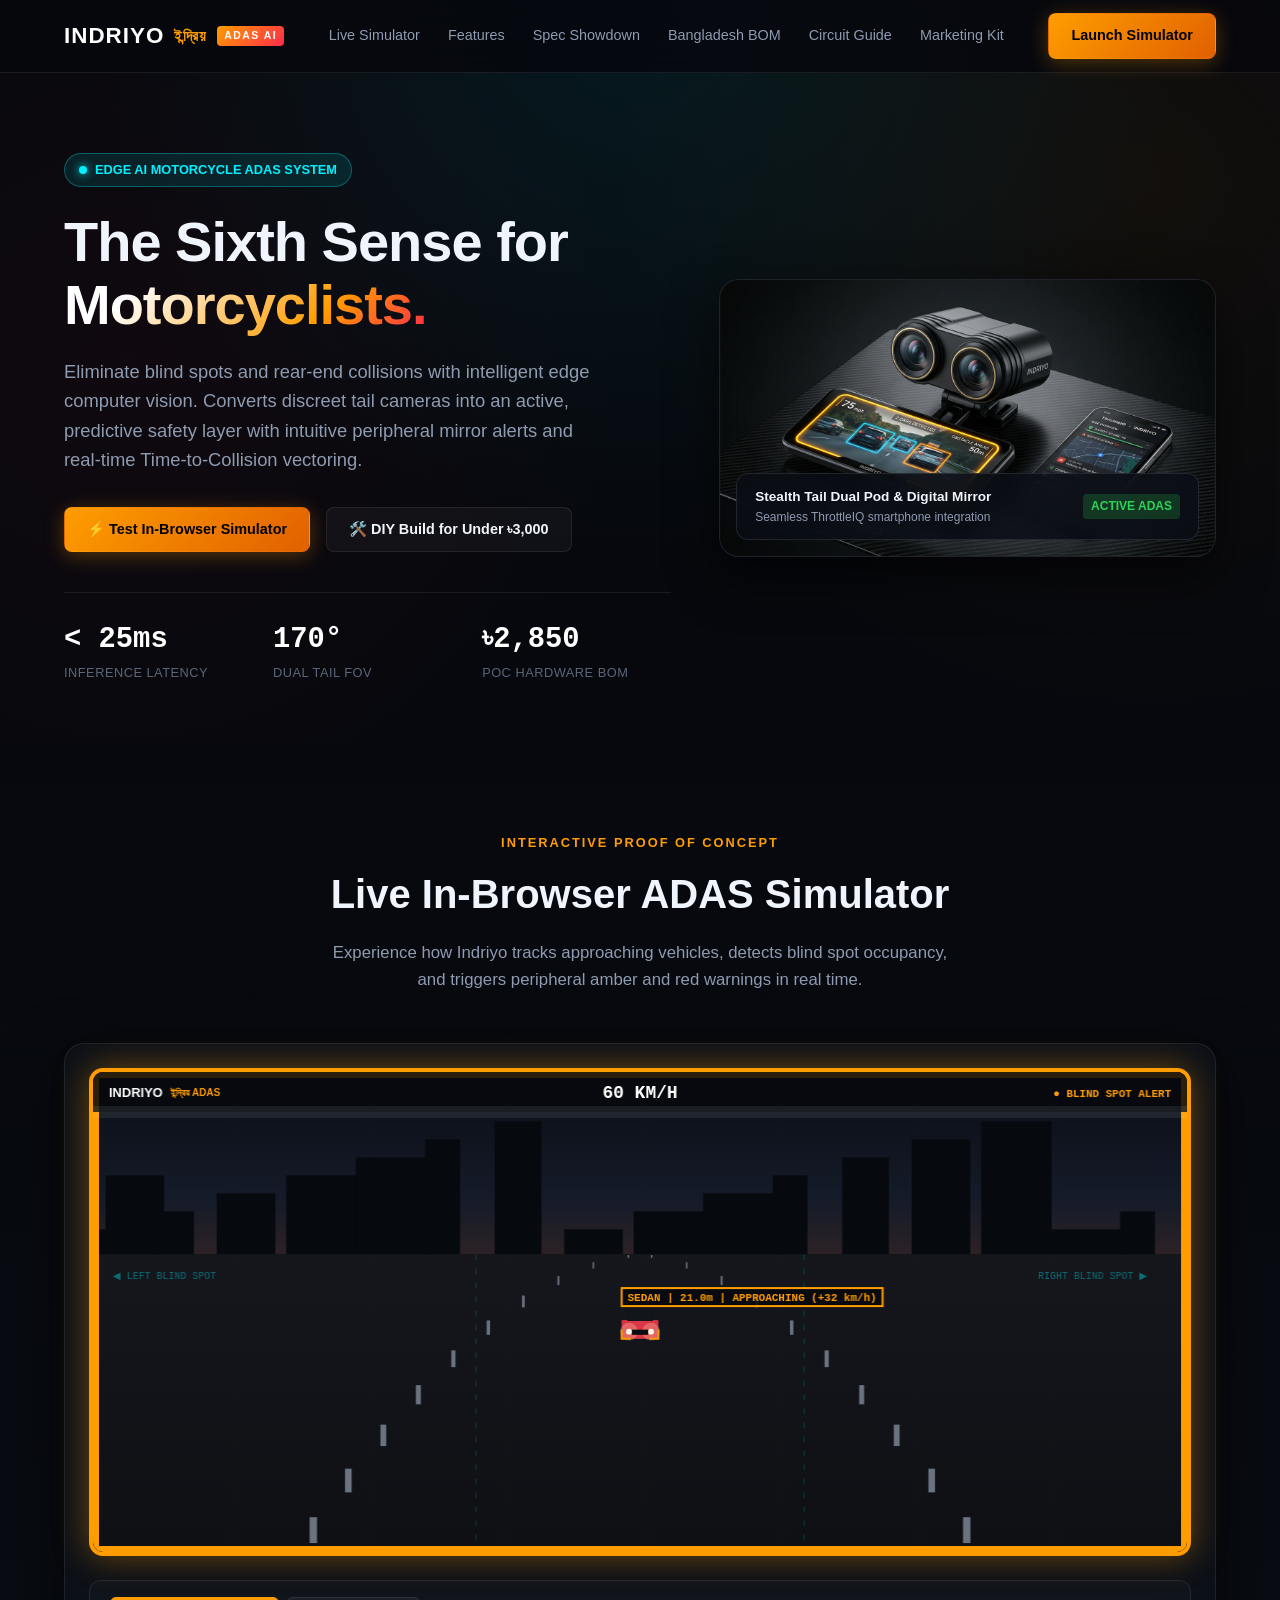
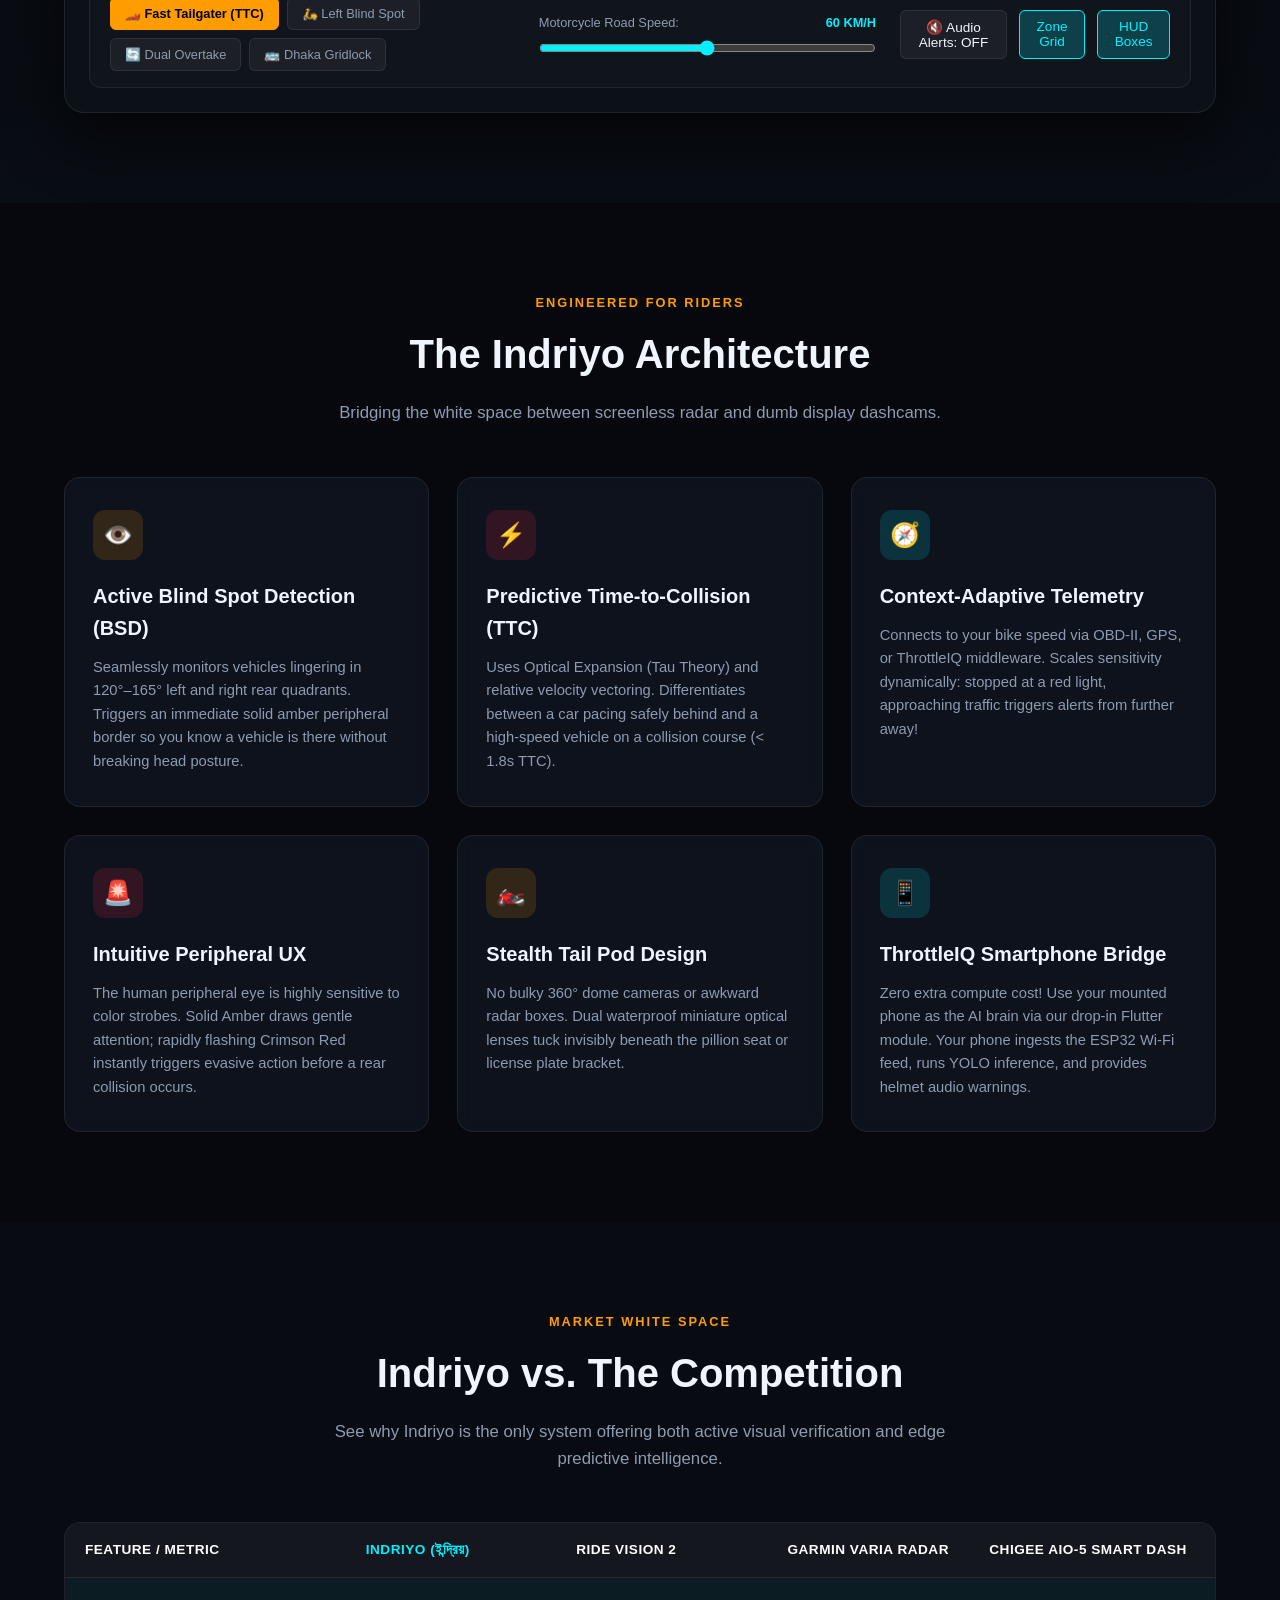
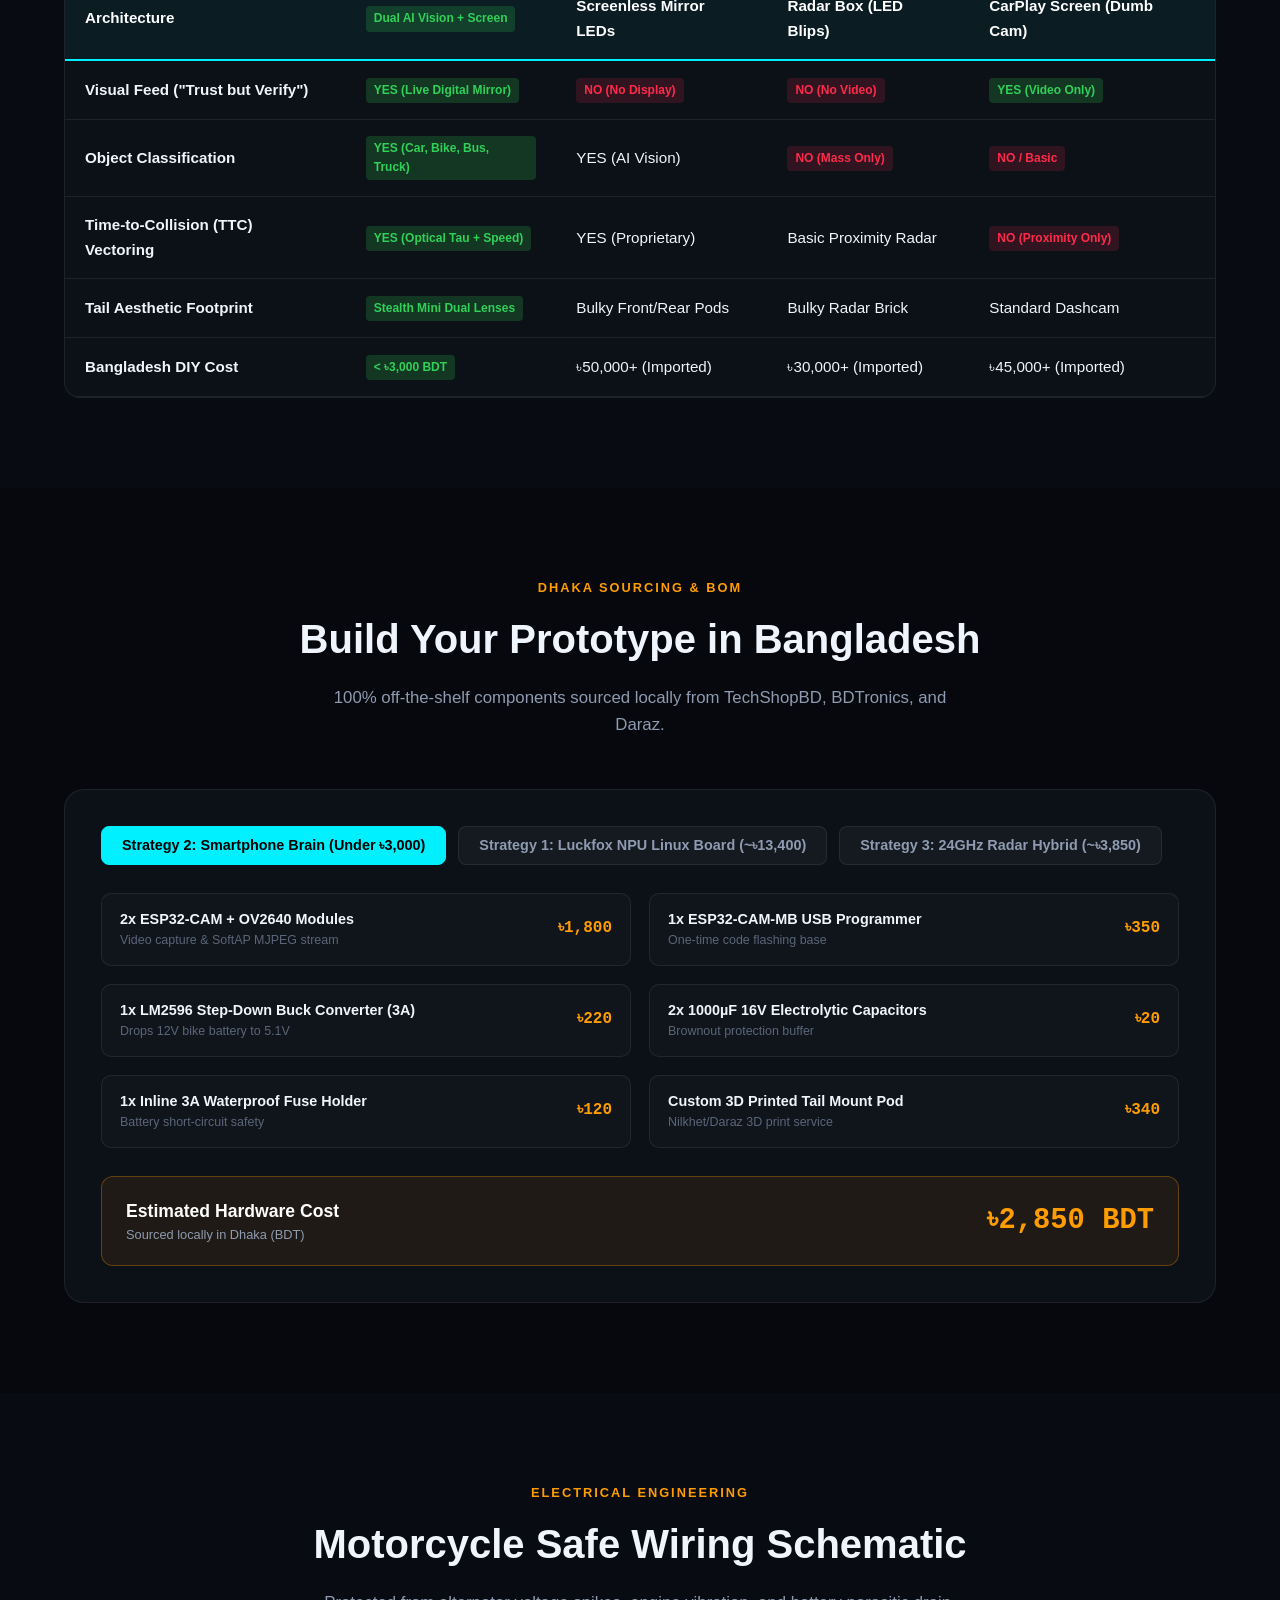
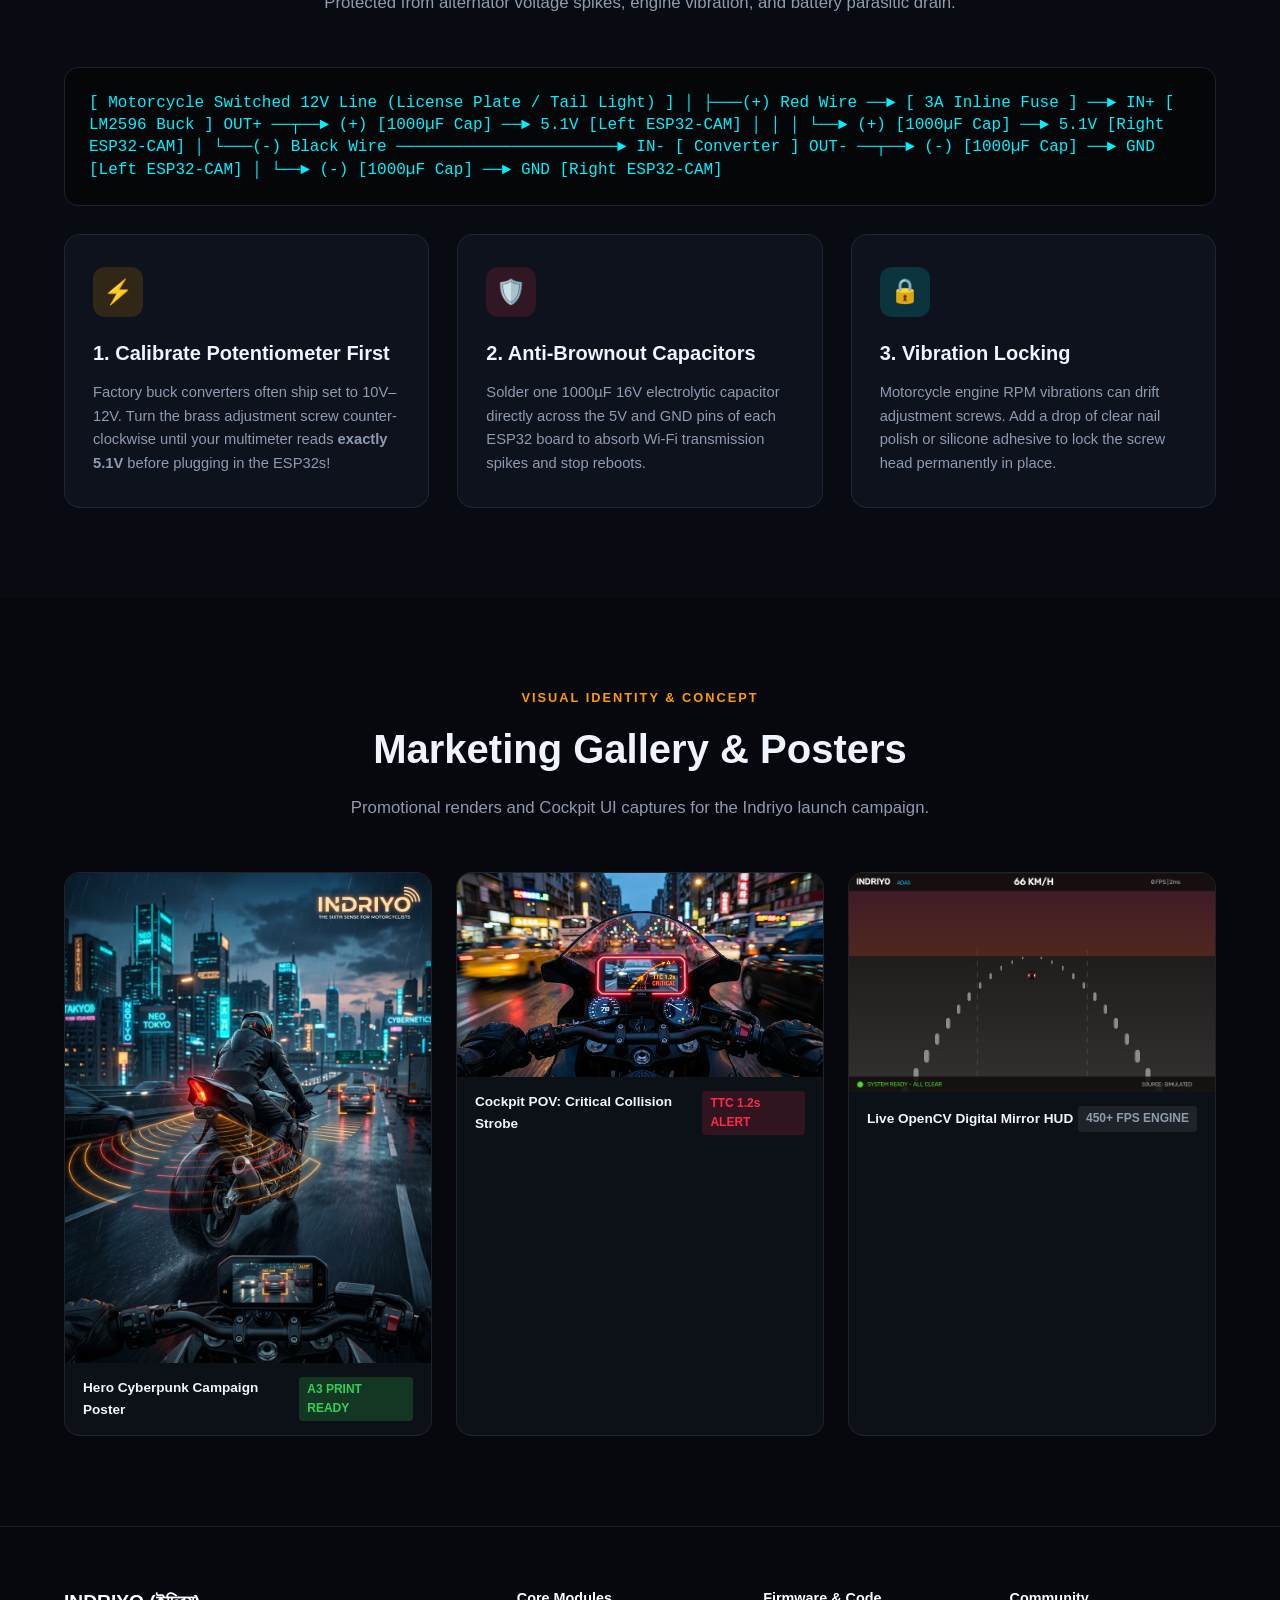
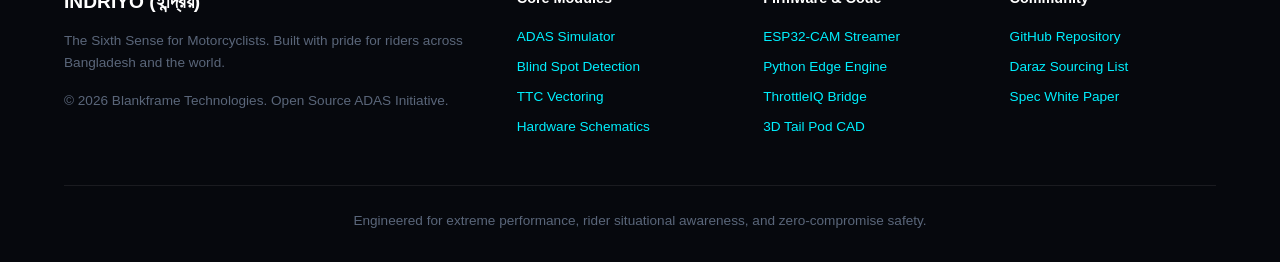
==== website/index.html @ 3df4b048 "feat: implement full Indriyo ADAS stack, edge engine, firmware, interactive website simulator, CAD m" ====
<!DOCTYPE html>
<html lang="en">
<head>
  <meta charset="UTF-8">
  <meta name="viewport" content="width=device-width, initial-scale=1.0">
  <title>Indriyo (ইন্দ্রিয়) | The Sixth Sense for Motorcyclists</title>
  <meta name="description" content="Edge AI Advanced Rider Assistance System (ADAS) with Blind Spot Detection, Predictive Time-to-Collision (TTC), and intuitive peripheral mirror alerts.">
  <link rel="stylesheet" href="css/style.css">
  <link rel="icon" href="data:image/svg+xml,<svg xmlns='http://www.w3.org/2000/svg' viewBox='0 0 100 100'><text y='.9em' font-size='90'>🏍️</text></svg>">
</head>
<body>

  <!-- Top Navigation -->
  <header>
    <div class="container nav-bar">
      <div class="logo">
        <span>INDRIYO</span>
        <span class="logo-bangla">ইন্দ্রিয়</span>
        <span class="logo-badge">ADAS AI</span>
      </div>
      <nav>
        <ul class="nav-links">
          <li><a href="#simulator">Live Simulator</a></li>
          <li><a href="#features">Features</a></li>
          <li><a href="#compare">Spec Showdown</a></li>
          <li><a href="#bom">Bangladesh BOM</a></li>
          <li><a href="#circuit">Circuit Guide</a></li>
          <li><a href="#posters">Marketing Kit</a></li>
        </ul>
      </nav>
      <div>
        <a href="#simulator" class="btn btn-primary">Launch Simulator</a>
      </div>
    </div>
  </header>

  <!-- Hero Section -->
  <section class="hero">
    <div class="container hero-grid">
      <div class="hero-content">
        <div class="hero-pill">
          <span class="pulse-dot"></span>
          <span>EDGE AI MOTORCYCLE ADAS SYSTEM</span>
        </div>
        <h1>The Sixth Sense for <span class="gradient-text">Motorcyclists.</span></h1>
        <p class="hero-desc">
          Eliminate blind spots and rear-end collisions with intelligent edge computer vision.
          Converts discreet tail cameras into an active, predictive safety layer with intuitive
          peripheral mirror alerts and real-time Time-to-Collision vectoring.
        </p>
        <div class="hero-actions">
          <a href="#simulator" class="btn btn-primary">⚡ Test In-Browser Simulator</a>
          <a href="#bom" class="btn btn-outline">🛠️ DIY Build for Under ৳3,000</a>
        </div>
        <div class="hero-stats">
          <div class="stat-item">
            <div class="stat-val">&lt; 25ms</div>
            <div class="stat-lbl">Inference Latency</div>
          </div>
          <div class="stat-item">
            <div class="stat-val">170°</div>
            <div class="stat-lbl">Dual Tail FOV</div>
          </div>
          <div class="stat-item">
            <div class="stat-val">৳2,850</div>
            <div class="stat-lbl">POC Hardware BOM</div>
          </div>
        </div>
      </div>

      <div class="hero-media-wrapper">
        <div class="hero-media-card">
          <img src="assets/images/indriyo_product_hero.jpg" alt="Indriyo Hardware Pod and Digital Mirror">
          <div class="media-badge">
            <div>
              <div class="badge-title">Stealth Tail Dual Pod & Digital Mirror</div>
              <div class="badge-sub">Seamless ThrottleIQ smartphone integration</div>
            </div>
            <span class="badge-tag win">ACTIVE ADAS</span>
          </div>
        </div>
      </div>
    </div>
  </section>

  <!-- Interactive Live Simulator -->
  <section id="simulator" class="simulator-section">
    <div class="container">
      <div class="section-header">
        <div class="section-tag">Interactive Proof of Concept</div>
        <h2 class="section-title">Live In-Browser ADAS Simulator</h2>
        <p class="section-subtitle">
          Experience how Indriyo tracks approaching vehicles, detects blind spot occupancy,
          and triggers peripheral amber and red warnings in real time.
        </p>
      </div>

      <div class="sim-container">
        <!-- Display Screen / Mirror Frame -->
        <div id="simDisplayFrame" class="sim-display-frame">
          <canvas id="adasCanvas"></canvas>
        </div>

        <!-- Controls Bar -->
        <div class="sim-controls-bar">
          <!-- Scenario selector -->
          <div class="sim-btn-group">
            <button class="sim-scenario-btn active" data-scenario="tailgater">🏎️ Fast Tailgater (TTC)</button>
            <button class="sim-scenario-btn" data-scenario="blindspot">🛵 Left Blind Spot</button>
            <button class="sim-scenario-btn" data-scenario="dual_overtake">🔄 Dual Overtake</button>
            <button class="sim-scenario-btn" data-scenario="dhaka_traffic">🚌 Dhaka Gridlock</button>
          </div>

          <!-- Speed slider -->
          <div class="sim-slider-wrap">
            <label>
              <span>Motorcycle Road Speed:</span>
              <span id="speedValueDisplay" style="color:var(--accent-cyan);font-weight:700;">60 KM/H</span>
            </label>
            <input type="range" id="speedSlider" min="0" max="120" value="60" step="5">
          </div>

          <!-- Quick Toggles -->
          <div class="sim-toggles">
            <button id="toggleSoundBtn" class="icon-btn">🔇 Audio Alerts: OFF</button>
            <button id="toggleGridBtn" class="icon-btn active">Zone Grid</button>
            <button id="toggleBoxesBtn" class="icon-btn active">HUD Boxes</button>
          </div>
        </div>
      </div>
    </div>
  </section>

  <!-- Core Features -->
  <section id="features" class="features-section">
    <div class="container">
      <div class="section-header">
        <div class="section-tag">Engineered For Riders</div>
        <h2 class="section-title">The Indriyo Architecture</h2>
        <p class="section-subtitle">
          Bridging the white space between screenless radar and dumb display dashcams.
        </p>
      </div>

      <div class="features-grid">
        <div class="feature-card">
          <div class="feature-icon amber">👁️</div>
          <h3>Active Blind Spot Detection (BSD)</h3>
          <p>
            Seamlessly monitors vehicles lingering in 120°–165° left and right rear quadrants.
            Triggers an immediate solid amber peripheral border so you know a vehicle is there without breaking head posture.
          </p>
        </div>

        <div class="feature-card">
          <div class="feature-icon red">⚡</div>
          <h3>Predictive Time-to-Collision (TTC)</h3>
          <p>
            Uses Optical Expansion (Tau Theory) and relative velocity vectoring.
            Differentiates between a car pacing safely behind and a high-speed vehicle on a collision course (< 1.8s TTC).
          </p>
        </div>

        <div class="feature-card">
          <div class="feature-icon cyan">🧭</div>
          <h3>Context-Adaptive Telemetry</h3>
          <p>
            Connects to your bike speed via OBD-II, GPS, or ThrottleIQ middleware.
            Scales sensitivity dynamically: stopped at a red light, approaching traffic triggers alerts from further away!
          </p>
        </div>

        <div class="feature-card">
          <div class="feature-icon red">🚨</div>
          <h3>Intuitive Peripheral UX</h3>
          <p>
            The human peripheral eye is highly sensitive to color strobes. Solid Amber draws gentle attention;
            rapidly flashing Crimson Red instantly triggers evasive action before a rear collision occurs.
          </p>
        </div>

        <div class="feature-card">
          <div class="feature-icon amber">🏍️</div>
          <h3>Stealth Tail Pod Design</h3>
          <p>
            No bulky 360° dome cameras or awkward radar boxes. Dual waterproof miniature optical lenses
            tuck invisibly beneath the pillion seat or license plate bracket.
          </p>
        </div>

        <div class="feature-card">
          <div class="feature-icon cyan">📱</div>
          <h3>ThrottleIQ Smartphone Bridge</h3>
          <p>
            Zero extra compute cost! Use your mounted phone as the AI brain via our drop-in Flutter module.
            Your phone ingests the ESP32 Wi-Fi feed, runs YOLO inference, and provides helmet audio warnings.
          </p>
        </div>
      </div>
    </div>
  </section>

  <!-- Market Comparison Table -->
  <section id="compare" class="comparison-section">
    <div class="container">
      <div class="section-header">
        <div class="section-tag">Market White Space</div>
        <h2 class="section-title">Indriyo vs. The Competition</h2>
        <p class="section-subtitle">
          See why Indriyo is the only system offering both active visual verification and edge predictive intelligence.
        </p>
      </div>

      <div class="table-wrap">
        <table class="spec-table">
          <thead>
            <tr>
              <th>Feature / Metric</th>
              <th style="color:var(--accent-cyan);">Indriyo (ইন্দ্রিয়)</th>
              <th>Ride Vision 2</th>
              <th>Garmin Varia Radar</th>
              <th>Chigee AIO-5 Smart Dash</th>
            </tr>
          </thead>
          <tbody>
            <tr class="highlight-row">
              <td><strong>Architecture</strong></td>
              <td><span class="badge-tag win">Dual AI Vision + Screen</span></td>
              <td>Screenless Mirror LEDs</td>
              <td>Radar Box (LED Blips)</td>
              <td>CarPlay Screen (Dumb Cam)</td>
            </tr>
            <tr>
              <td><strong>Visual Feed ("Trust but Verify")</strong></td>
              <td><span class="badge-tag win">YES (Live Digital Mirror)</span></td>
              <td><span class="badge-tag lose">NO (No Display)</span></td>
              <td><span class="badge-tag lose">NO (No Video)</span></td>
              <td><span class="badge-tag win">YES (Video Only)</span></td>
            </tr>
            <tr>
              <td><strong>Object Classification</strong></td>
              <td><span class="badge-tag win">YES (Car, Bike, Bus, Truck)</span></td>
              <td>YES (AI Vision)</td>
              <td><span class="badge-tag lose">NO (Mass Only)</span></td>
              <td><span class="badge-tag lose">NO / Basic</span></td>
            </tr>
            <tr>
              <td><strong>Time-to-Collision (TTC) Vectoring</strong></td>
              <td><span class="badge-tag win">YES (Optical Tau + Speed)</span></td>
              <td>YES (Proprietary)</td>
              <td>Basic Proximity Radar</td>
              <td><span class="badge-tag lose">NO (Proximity Only)</span></td>
            </tr>
            <tr>
              <td><strong>Tail Aesthetic Footprint</strong></td>
              <td><span class="badge-tag win">Stealth Mini Dual Lenses</span></td>
              <td>Bulky Front/Rear Pods</td>
              <td>Bulky Radar Brick</td>
              <td>Standard Dashcam</td>
            </tr>
            <tr>
              <td><strong>Bangladesh DIY Cost</strong></td>
              <td><span class="badge-tag win">&lt; ৳3,000 BDT</span></td>
              <td>৳50,000+ (Imported)</td>
              <td>৳30,000+ (Imported)</td>
              <td>৳45,000+ (Imported)</td>
            </tr>
          </tbody>
        </table>
      </div>
    </div>
  </section>

  <!-- Bangladesh BOM & Pricing -->
  <section id="bom" class="bom-section">
    <div class="container">
      <div class="section-header">
        <div class="section-tag">Dhaka Sourcing & BOM</div>
        <h2 class="section-title">Build Your Prototype in Bangladesh</h2>
        <p class="section-subtitle">
          100% off-the-shelf components sourced locally from TechShopBD, BDTronics, and Daraz.
        </p>
      </div>

      <div class="bom-card">
        <div class="bom-tabs">
          <button class="bom-tab-btn active" data-strat="strat2">Strategy 2: Smartphone Brain (Under ৳3,000)</button>
          <button class="bom-tab-btn" data-strat="strat1">Strategy 1: Luckfox NPU Linux Board (~৳13,400)</button>
          <button class="bom-tab-btn" data-strat="strat3">Strategy 3: 24GHz Radar Hybrid (~৳3,850)</button>
        </div>

        <div id="bomList" class="bom-list">
          <!-- Populated by app.js -->
        </div>

        <div class="bom-total-box">
          <div>
            <div style="font-weight:700;font-size:1.1rem;color:#fff;">Estimated Hardware Cost</div>
            <div style="font-size:0.8rem;color:var(--text-muted);">Sourced locally in Dhaka (BDT)</div>
          </div>
          <div id="bomTotal" class="bom-total-val">৳2,850 BDT</div>
        </div>
      </div>
    </div>
  </section>

  <!-- Motorcycle Circuit Wiring -->
  <section id="circuit" class="circuit-section">
    <div class="container">
      <div class="section-header">
        <div class="section-tag">Electrical Engineering</div>
        <h2 class="section-title">Motorcycle Safe Wiring Schematic</h2>
        <p class="section-subtitle">
          Protected from alternator voltage spikes, engine vibration, and battery parasitic drain.
        </p>
      </div>

      <div class="circuit-schematic-box">
[ Motorcycle Switched 12V Line (License Plate / Tail Light) ]
       │
       ├───(+) Red Wire ──► [ 3A Inline Fuse ] ──► IN+ [ LM2596 Buck ] OUT+ ──┬──► (+) [1000µF Cap] ──► 5.1V [Left ESP32-CAM]
       │                                                                       │
       │                                                                       └──► (+) [1000µF Cap] ──► 5.1V [Right ESP32-CAM]
       │
       └───(-) Black Wire ───────────────────────► IN- [  Converter  ] OUT- ──┬──► (-) [1000µF Cap] ──► GND  [Left ESP32-CAM]
                                                                               │
                                                                               └──► (-) [1000µF Cap] ──► GND  [Right ESP32-CAM]
      </div>

      <div class="features-grid">
        <div class="feature-card">
          <div class="feature-icon amber">⚡</div>
          <h3>1. Calibrate Potentiometer First</h3>
          <p>
            Factory buck converters often ship set to 10V–12V. Turn the brass adjustment screw counter-clockwise until your multimeter reads <strong>exactly 5.1V</strong> before plugging in the ESP32s!
          </p>
        </div>
        <div class="feature-card">
          <div class="feature-icon red">🛡️</div>
          <h3>2. Anti-Brownout Capacitors</h3>
          <p>
            Solder one 1000µF 16V electrolytic capacitor directly across the 5V and GND pins of each ESP32 board to absorb Wi-Fi transmission spikes and stop reboots.
          </p>
        </div>
        <div class="feature-card">
          <div class="feature-icon cyan">🔒</div>
          <h3>3. Vibration Locking</h3>
          <p>
            Motorcycle engine RPM vibrations can drift adjustment screws. Add a drop of clear nail polish or silicone adhesive to lock the screw head permanently in place.
          </p>
        </div>
      </div>
    </div>
  </section>

  <!-- Marketing & Posters Gallery -->
  <section id="posters" class="posters-section">
    <div class="container">
      <div class="section-header">
        <div class="section-tag">Visual Identity & Concept</div>
        <h2 class="section-title">Marketing Gallery & Posters</h2>
        <p class="section-subtitle">
          Promotional renders and Cockpit UI captures for the Indriyo launch campaign.
        </p>
      </div>

      <div class="posters-grid">
        <div class="poster-item">
          <img src="assets/images/indriyo_hero_poster.jpg" alt="Indriyo Hero Marketing Poster">
          <div class="poster-caption">
            <span>Hero Cyberpunk Campaign Poster</span>
            <span class="badge-tag win">A3 PRINT READY</span>
          </div>
        </div>

        <div class="poster-item">
          <img src="assets/images/indriyo_rider_pov.jpg" alt="Rider Cockpit POV with Red Threat Alert">
          <div class="poster-caption">
            <span>Cockpit POV: Critical Collision Strobe</span>
            <span class="badge-tag lose">TTC 1.2s ALERT</span>
          </div>
        </div>

        <div class="poster-item">
          <img src="assets/images/hud_live_snapshot.jpg" alt="Indriyo Edge HUD Live Output">
          <div class="poster-caption">
            <span>Live OpenCV Digital Mirror HUD</span>
            <span class="badge-tag neutral">450+ FPS ENGINE</span>
          </div>
        </div>
      </div>
    </div>
  </section>

  <!-- Footer -->
  <footer>
    <div class="container">
      <div class="footer-grid">
        <div class="footer-brand">
          <h4>INDRIYO (ইন্দ্রিয়)</h4>
          <p style="margin-bottom:16px;">
            The Sixth Sense for Motorcyclists. Built with pride for riders across Bangladesh and the world.
          </p>
          <p>© 2026 Blankframe Technologies. Open Source ADAS Initiative.</p>
        </div>
        <div class="footer-col">
          <h5>Core Modules</h5>
          <ul>
            <li><a href="#simulator">ADAS Simulator</a></li>
            <li><a href="#features">Blind Spot Detection</a></li>
            <li><a href="#features">TTC Vectoring</a></li>
            <li><a href="#circuit">Hardware Schematics</a></li>
          </ul>
        </div>
        <div class="footer-col">
          <h5>Firmware & Code</h5>
          <ul>
            <li><a href="#bom">ESP32-CAM Streamer</a></li>
            <li><a href="#features">Python Edge Engine</a></li>
            <li><a href="#features">ThrottleIQ Bridge</a></li>
            <li><a href="#posters">3D Tail Pod CAD</a></li>
          </ul>
        </div>
        <div class="footer-col">
          <h5>Community</h5>
          <ul>
            <li><a href="https://github.com/blankframe-tech/Indriyo" target="_blank">GitHub Repository</a></li>
            <li><a href="#bom">Daraz Sourcing List</a></li>
            <li><a href="#compare">Spec White Paper</a></li>
          </ul>
        </div>
      </div>
      <div class="footer-bottom">
        <p>Engineered for extreme performance, rider situational awareness, and zero-compromise safety.</p>
      </div>
    </div>
  </footer>

  <!-- Scripts -->
  <script src="js/simulator.js"></script>
  <script src="js/app.js"></script>
</body>
</html>
---- website/css/style.css ----
/* Indriyo - The Sixth Sense for Motorcyclists (ইন্দ্রিয়)
   Official Showcase & Live Simulator Stylesheet
*/

:root {
  --bg-base: #06080d;
  --bg-surface: #0c1017;
  --bg-card: rgba(16, 22, 34, 0.75);
  --bg-card-hover: rgba(22, 30, 46, 0.9);
  --border-color: rgba(255, 255, 255, 0.08);
  --border-glow: rgba(0, 240, 255, 0.25);
  
  --accent-cyan: #00f0ff;
  --accent-amber: #ff9d00;
  --accent-red: #ff2a4b;
  --accent-green: #30d158;
  --text-main: #f0f4fc;
  --text-muted: #8e9bb0;
  --text-dim: #5a667a;
  
  --font-sans: -apple-system, BlinkMacSystemFont, "Segoe UI", Roboto, "Helvetica Neue", Arial, sans-serif;
  --font-mono: "SF Mono", "Fira Code", Menlo, Monaco, Consolas, monospace;
}

* {
  box-sizing: border-box;
  margin: 0;
  padding: 0;
}

body {
  background-color: var(--bg-base);
  color: var(--text-main);
  font-family: var(--font-sans);
  line-height: 1.6;
  overflow-x: hidden;
  background-image: 
    radial-gradient(circle at 50% 0%, rgba(0, 240, 255, 0.08), transparent 50%),
    radial-gradient(circle at 90% 20%, rgba(255, 157, 0, 0.05), transparent 40%),
    radial-gradient(circle at 10% 40%, rgba(255, 42, 75, 0.04), transparent 40%);
  background-attachment: fixed;
}

a {
  color: var(--accent-cyan);
  text-decoration: none;
  transition: all 0.2s ease;
}

a:hover {
  color: #fff;
  text-shadow: 0 0 8px var(--accent-cyan);
}

/* Container */
.container {
  max-width: 1200px;
  margin: 0 auto;
  padding: 0 24px;
}

/* Header & Nav */
header {
  position: sticky;
  top: 0;
  z-index: 100;
  backdrop-filter: blur(16px);
  background: rgba(6, 8, 13, 0.85);
  border-bottom: 1px solid var(--border-color);
}

.nav-bar {
  display: flex;
  align-items: center;
  justify-content: space-between;
  height: 72px;
}

.logo {
  display: flex;
  align-items: center;
  gap: 10px;
  font-size: 1.4rem;
  font-weight: 800;
  letter-spacing: 1px;
  color: #fff;
}

.logo-badge {
  background: linear-gradient(135deg, var(--accent-amber), var(--accent-red));
  color: #fff;
  font-size: 0.65rem;
  font-weight: 900;
  padding: 2px 7px;
  border-radius: 4px;
  letter-spacing: 1.5px;
}

.logo-bangla {
  font-size: 0.95rem;
  color: var(--accent-amber);
  font-weight: 600;
}

.nav-links {
  display: flex;
  gap: 28px;
  list-style: none;
  font-size: 0.9rem;
  font-weight: 500;
}

.nav-links a {
  color: var(--text-muted);
}

.nav-links a:hover {
  color: #fff;
}

.btn {
  display: inline-flex;
  align-items: center;
  gap: 8px;
  padding: 10px 22px;
  border-radius: 8px;
  font-size: 0.9rem;
  font-weight: 600;
  cursor: pointer;
  transition: all 0.25s cubic-bezier(0.16, 1, 0.3, 1);
  border: 1px solid transparent;
}

.btn-primary {
  background: linear-gradient(135deg, var(--accent-amber), #e06000);
  color: #000;
  font-weight: 700;
  box-shadow: 0 4px 20px rgba(255, 157, 0, 0.3);
}

.btn-primary:hover {
  transform: translateY(-2px);
  box-shadow: 0 6px 28px rgba(255, 157, 0, 0.5);
  color: #000;
}

.btn-outline {
  background: rgba(255, 255, 255, 0.04);
  color: var(--text-main);
  border-color: var(--border-color);
}

.btn-outline:hover {
  background: rgba(255, 255, 255, 0.1);
  border-color: var(--accent-cyan);
  transform: translateY(-2px);
}

/* Hero Section */
.hero {
  padding: 80px 0 60px;
  position: relative;
}

.hero-grid {
  display: grid;
  grid-template-columns: 1.1fr 0.9fr;
  gap: 48px;
  align-items: center;
}

.hero-pill {
  display: inline-flex;
  align-items: center;
  gap: 8px;
  padding: 6px 14px;
  border-radius: 999px;
  background: rgba(0, 240, 255, 0.1);
  border: 1px solid rgba(0, 240, 255, 0.3);
  color: var(--accent-cyan);
  font-size: 0.8rem;
  font-weight: 600;
  margin-bottom: 24px;
}

.hero-pill .pulse-dot {
  width: 8px;
  height: 8px;
  background: var(--accent-cyan);
  border-radius: 50%;
  box-shadow: 0 0 10px var(--accent-cyan);
  animation: pulse 1.8s infinite;
}

@keyframes pulse {
  0%, 100% { transform: scale(1); opacity: 1; }
  50% { transform: scale(1.4); opacity: 0.5; }
}

.hero h1 {
  font-size: 3.5rem;
  line-height: 1.12;
  font-weight: 900;
  margin-bottom: 20px;
  letter-spacing: -1px;
}

.hero h1 span.gradient-text {
  background: linear-gradient(135deg, #fff 20%, var(--accent-amber) 70%, var(--accent-red) 100%);
  -webkit-background-clip: text;
  -webkit-text-fill-color: transparent;
}

.hero-desc {
  font-size: 1.15rem;
  color: var(--text-muted);
  margin-bottom: 32px;
  max-width: 540px;
}

.hero-actions {
  display: flex;
  gap: 16px;
  margin-bottom: 40px;
  flex-wrap: wrap;
}

.hero-stats {
  display: grid;
  grid-template-columns: repeat(3, 1fr);
  gap: 20px;
  padding-top: 24px;
  border-top: 1px solid var(--border-color);
}

.stat-item .stat-val {
  font-size: 1.8rem;
  font-weight: 800;
  color: #fff;
  font-family: var(--font-mono);
}

.stat-item .stat-lbl {
  font-size: 0.8rem;
  color: var(--text-dim);
  text-transform: uppercase;
  letter-spacing: 0.5px;
}

/* Hero Media Card */
.hero-media-wrapper {
  position: relative;
}

.hero-media-card {
  position: relative;
  border-radius: 20px;
  overflow: hidden;
  border: 1px solid var(--border-color);
  background: var(--bg-surface);
  box-shadow: 0 20px 50px rgba(0, 0, 0, 0.6);
  transition: transform 0.4s ease, box-shadow 0.4s ease;
}

.hero-media-card:hover {
  transform: translateY(-4px);
  box-shadow: 0 24px 60px rgba(0, 240, 255, 0.15);
}

.hero-media-card img {
  width: 100%;
  height: auto;
  display: block;
}

.media-badge {
  position: absolute;
  bottom: 16px;
  left: 16px;
  right: 16px;
  background: rgba(10, 14, 22, 0.85);
  backdrop-filter: blur(12px);
  border: 1px solid rgba(255, 255, 255, 0.1);
  padding: 12px 18px;
  border-radius: 12px;
  display: flex;
  align-items: center;
  justify-content: space-between;
}

.media-badge .badge-title {
  font-size: 0.85rem;
  font-weight: 700;
}

.media-badge .badge-sub {
  font-size: 0.75rem;
  color: var(--text-muted);
}

/* Live Simulator Section */
.simulator-section {
  padding: 90px 0;
  background: linear-gradient(180deg, var(--bg-base) 0%, #090d14 100%);
}

.section-header {
  text-align: center;
  margin-bottom: 50px;
}

.section-tag {
  color: var(--accent-amber);
  font-size: 0.8rem;
  font-weight: 800;
  text-transform: uppercase;
  letter-spacing: 2px;
  margin-bottom: 8px;
}

.section-title {
  font-size: 2.5rem;
  font-weight: 800;
  margin-bottom: 14px;
}

.section-subtitle {
  color: var(--text-muted);
  font-size: 1.05rem;
  max-width: 640px;
  margin: 0 auto;
}

/* Simulator Canvas Container */
.sim-container {
  background: var(--bg-surface);
  border-radius: 20px;
  border: 1px solid var(--border-color);
  padding: 24px;
  box-shadow: 0 20px 60px rgba(0, 0, 0, 0.7);
}

.sim-display-frame {
  position: relative;
  background: #000;
  border-radius: 14px;
  overflow: hidden;
  box-shadow: inset 0 0 40px rgba(0,0,0,0.8);
  border: 4px solid #1a2230;
  transition: border-color 0.15s ease, box-shadow 0.15s ease;
}

.sim-display-frame.alert-warning {
  border-color: var(--accent-amber);
  box-shadow: 0 0 35px rgba(255, 157, 0, 0.4), inset 0 0 20px rgba(255, 157, 0, 0.2);
}

.sim-display-frame.alert-critical {
  border-color: var(--accent-red);
  box-shadow: 0 0 45px rgba(255, 42, 75, 0.6), inset 0 0 30px rgba(255, 42, 75, 0.3);
  animation: frameStrobe 0.2s infinite alternate;
}

@keyframes frameStrobe {
  from { border-color: var(--accent-red); }
  to { border-color: #ff8598; }
}

#adasCanvas {
  width: 100%;
  height: 480px;
  display: block;
  background: #05070a;
}

/* Simulator Controls */
.sim-controls-bar {
  display: grid;
  grid-template-columns: 1.2fr 1fr 0.8fr;
  gap: 24px;
  align-items: center;
  margin-top: 24px;
  padding: 16px 20px;
  background: rgba(255, 255, 255, 0.02);
  border-radius: 12px;
  border: 1px solid var(--border-color);
}

.sim-btn-group {
  display: flex;
  gap: 8px;
  flex-wrap: wrap;
}

.sim-scenario-btn {
  background: rgba(255, 255, 255, 0.05);
  border: 1px solid var(--border-color);
  color: var(--text-muted);
  padding: 8px 14px;
  border-radius: 6px;
  font-size: 0.8rem;
  cursor: pointer;
  transition: all 0.2s;
}

.sim-scenario-btn:hover {
  color: #fff;
  background: rgba(255, 255, 255, 0.1);
}

.sim-scenario-btn.active {
  background: var(--accent-amber);
  color: #000;
  font-weight: 700;
  border-color: var(--accent-amber);
}

.sim-slider-wrap {
  display: flex;
  flex-direction: column;
  gap: 6px;
}

.sim-slider-wrap label {
  font-size: 0.8rem;
  color: var(--text-muted);
  display: flex;
  justify-content: space-between;
}

.sim-slider-wrap input[type=range] {
  accent-color: var(--accent-cyan);
  cursor: pointer;
}

.sim-toggles {
  display: flex;
  justify-content: flex-end;
  gap: 12px;
}

.icon-btn {
  background: rgba(255, 255, 255, 0.05);
  border: 1px solid var(--border-color);
  color: var(--text-main);
  padding: 8px 14px;
  border-radius: 6px;
  font-size: 0.85rem;
  cursor: pointer;
  display: flex;
  align-items: center;
  gap: 6px;
  transition: all 0.2s;
}

.icon-btn:hover {
  background: rgba(255, 255, 255, 0.15);
  border-color: var(--accent-cyan);
}

.icon-btn.active {
  background: rgba(0, 240, 255, 0.2);
  border-color: var(--accent-cyan);
  color: var(--accent-cyan);
}

/* Feature Grid */
.features-section {
  padding: 90px 0;
}

.features-grid {
  display: grid;
  grid-template-columns: repeat(3, 1fr);
  gap: 28px;
}

.feature-card {
  background: var(--bg-card);
  border: 1px solid var(--border-color);
  border-radius: 16px;
  padding: 32px 28px;
  transition: all 0.3s ease;
  position: relative;
  backdrop-filter: blur(8px);
}

.feature-card:hover {
  background: var(--bg-card-hover);
  border-color: var(--border-glow);
  transform: translateY(-4px);
}

.feature-icon {
  width: 50px;
  height: 50px;
  border-radius: 12px;
  display: flex;
  align-items: center;
  justify-content: center;
  font-size: 1.5rem;
  margin-bottom: 20px;
}

.feature-icon.cyan { background: rgba(0, 240, 255, 0.15); color: var(--accent-cyan); }
.feature-icon.amber { background: rgba(255, 157, 0, 0.15); color: var(--accent-amber); }
.feature-icon.red { background: rgba(255, 42, 75, 0.15); color: var(--accent-red); }

.feature-card h3 {
  font-size: 1.25rem;
  font-weight: 700;
  margin-bottom: 12px;
}

.feature-card p {
  color: var(--text-muted);
  font-size: 0.92rem;
  line-height: 1.6;
}

/* Comparison Table Section */
.comparison-section {
  padding: 90px 0;
  background: #080b11;
}

.table-wrap {
  overflow-x: auto;
  border-radius: 16px;
  border: 1px solid var(--border-color);
  background: var(--bg-surface);
}

.spec-table {
  width: 100%;
  border-collapse: collapse;
  text-align: left;
  font-size: 0.95rem;
}

.spec-table th, .spec-table td {
  padding: 16px 20px;
  border-bottom: 1px solid var(--border-color);
}

.spec-table th {
  background: rgba(255, 255, 255, 0.03);
  font-weight: 700;
  color: #fff;
  font-size: 0.85rem;
  text-transform: uppercase;
  letter-spacing: 0.5px;
}

.spec-table tr.highlight-row {
  background: rgba(0, 240, 255, 0.05);
}

.spec-table tr.highlight-row td {
  border-bottom: 2px solid var(--accent-cyan);
  font-weight: 600;
  color: #fff;
}

.badge-tag {
  display: inline-block;
  padding: 3px 8px;
  border-radius: 4px;
  font-size: 0.75rem;
  font-weight: 700;
}

.badge-tag.win { background: rgba(48, 209, 88, 0.2); color: var(--accent-green); }
.badge-tag.lose { background: rgba(255, 42, 75, 0.15); color: var(--accent-red); }
.badge-tag.neutral { background: rgba(255, 255, 255, 0.08); color: var(--text-muted); }

/* BOM Calculator Section */
.bom-section {
  padding: 90px 0;
}

.bom-card {
  background: var(--bg-surface);
  border-radius: 20px;
  border: 1px solid var(--border-color);
  padding: 36px;
}

.bom-tabs {
  display: flex;
  gap: 12px;
  margin-bottom: 28px;
}

.bom-tab-btn {
  padding: 10px 20px;
  border-radius: 8px;
  background: rgba(255, 255, 255, 0.04);
  border: 1px solid var(--border-color);
  color: var(--text-muted);
  cursor: pointer;
  font-weight: 600;
  font-size: 0.9rem;
  transition: all 0.2s;
}

.bom-tab-btn.active {
  background: var(--accent-cyan);
  color: #000;
  border-color: var(--accent-cyan);
}

.bom-list {
  display: grid;
  grid-template-columns: repeat(2, 1fr);
  gap: 18px;
  margin-bottom: 28px;
}

.bom-item {
  display: flex;
  justify-content: space-between;
  align-items: center;
  padding: 14px 18px;
  background: rgba(255, 255, 255, 0.02);
  border-radius: 10px;
  border: 1px solid var(--border-color);
}

.bom-item-name {
  font-weight: 600;
  font-size: 0.9rem;
}

.bom-item-note {
  font-size: 0.78rem;
  color: var(--text-dim);
}

.bom-item-price {
  font-family: var(--font-mono);
  font-weight: 700;
  color: var(--accent-amber);
}

.bom-total-box {
  display: flex;
  justify-content: space-between;
  align-items: center;
  padding: 20px 24px;
  background: rgba(255, 157, 0, 0.08);
  border: 1px solid rgba(255, 157, 0, 0.3);
  border-radius: 12px;
}

.bom-total-val {
  font-size: 1.8rem;
  font-weight: 900;
  color: var(--accent-amber);
  font-family: var(--font-mono);
}

/* Circuit Wiring Section */
.circuit-section {
  padding: 90px 0;
  background: #080b11;
}

.circuit-schematic-box {
  background: #040608;
  border: 1px solid #1a2230;
  border-radius: 14px;
  padding: 24px;
  font-family: var(--font-mono);
  color: var(--accent-cyan);
  overflow-x: auto;
  line-height: 1.4;
  margin-bottom: 28px;
}

/* Gallery & Posters */
.posters-section {
  padding: 90px 0;
}

.posters-grid {
  display: grid;
  grid-template-columns: repeat(3, 1fr);
  gap: 24px;
}

.poster-item {
  border-radius: 16px;
  overflow: hidden;
  border: 1px solid var(--border-color);
  background: var(--bg-surface);
  position: relative;
  transition: transform 0.3s;
}

.poster-item:hover {
  transform: scale(1.02);
}

.poster-item img {
  width: 100%;
  height: auto;
  display: block;
}

.poster-caption {
  padding: 14px 18px;
  font-size: 0.85rem;
  font-weight: 600;
  color: var(--text-main);
  display: flex;
  justify-content: space-between;
  align-items: center;
}

/* Footer */
footer {
  padding: 60px 0 30px;
  border-top: 1px solid var(--border-color);
  background: var(--bg-base);
  color: var(--text-dim);
  font-size: 0.85rem;
}

.footer-grid {
  display: grid;
  grid-template-columns: 2fr 1fr 1fr 1fr;
  gap: 40px;
  margin-bottom: 40px;
}

.footer-brand h4 {
  color: #fff;
  font-size: 1.2rem;
  margin-bottom: 12px;
}

.footer-col h5 {
  color: #fff;
  margin-bottom: 16px;
  font-size: 0.9rem;
}

.footer-col ul {
  list-style: none;
}

.footer-col li {
  margin-bottom: 8px;
}

.footer-bottom {
  text-align: center;
  padding-top: 24px;
  border-top: 1px solid var(--border-color);
}

/* Responsive */
@media (max-width: 968px) {
  .hero-grid { grid-template-columns: 1fr; }
  .features-grid { grid-template-columns: 1fr; }
  .posters-grid { grid-template-columns: 1fr; }
  .sim-controls-bar { grid-template-columns: 1fr; }
  .bom-list { grid-template-columns: 1fr; }
  .footer-grid { grid-template-columns: 1fr 1fr; }
}
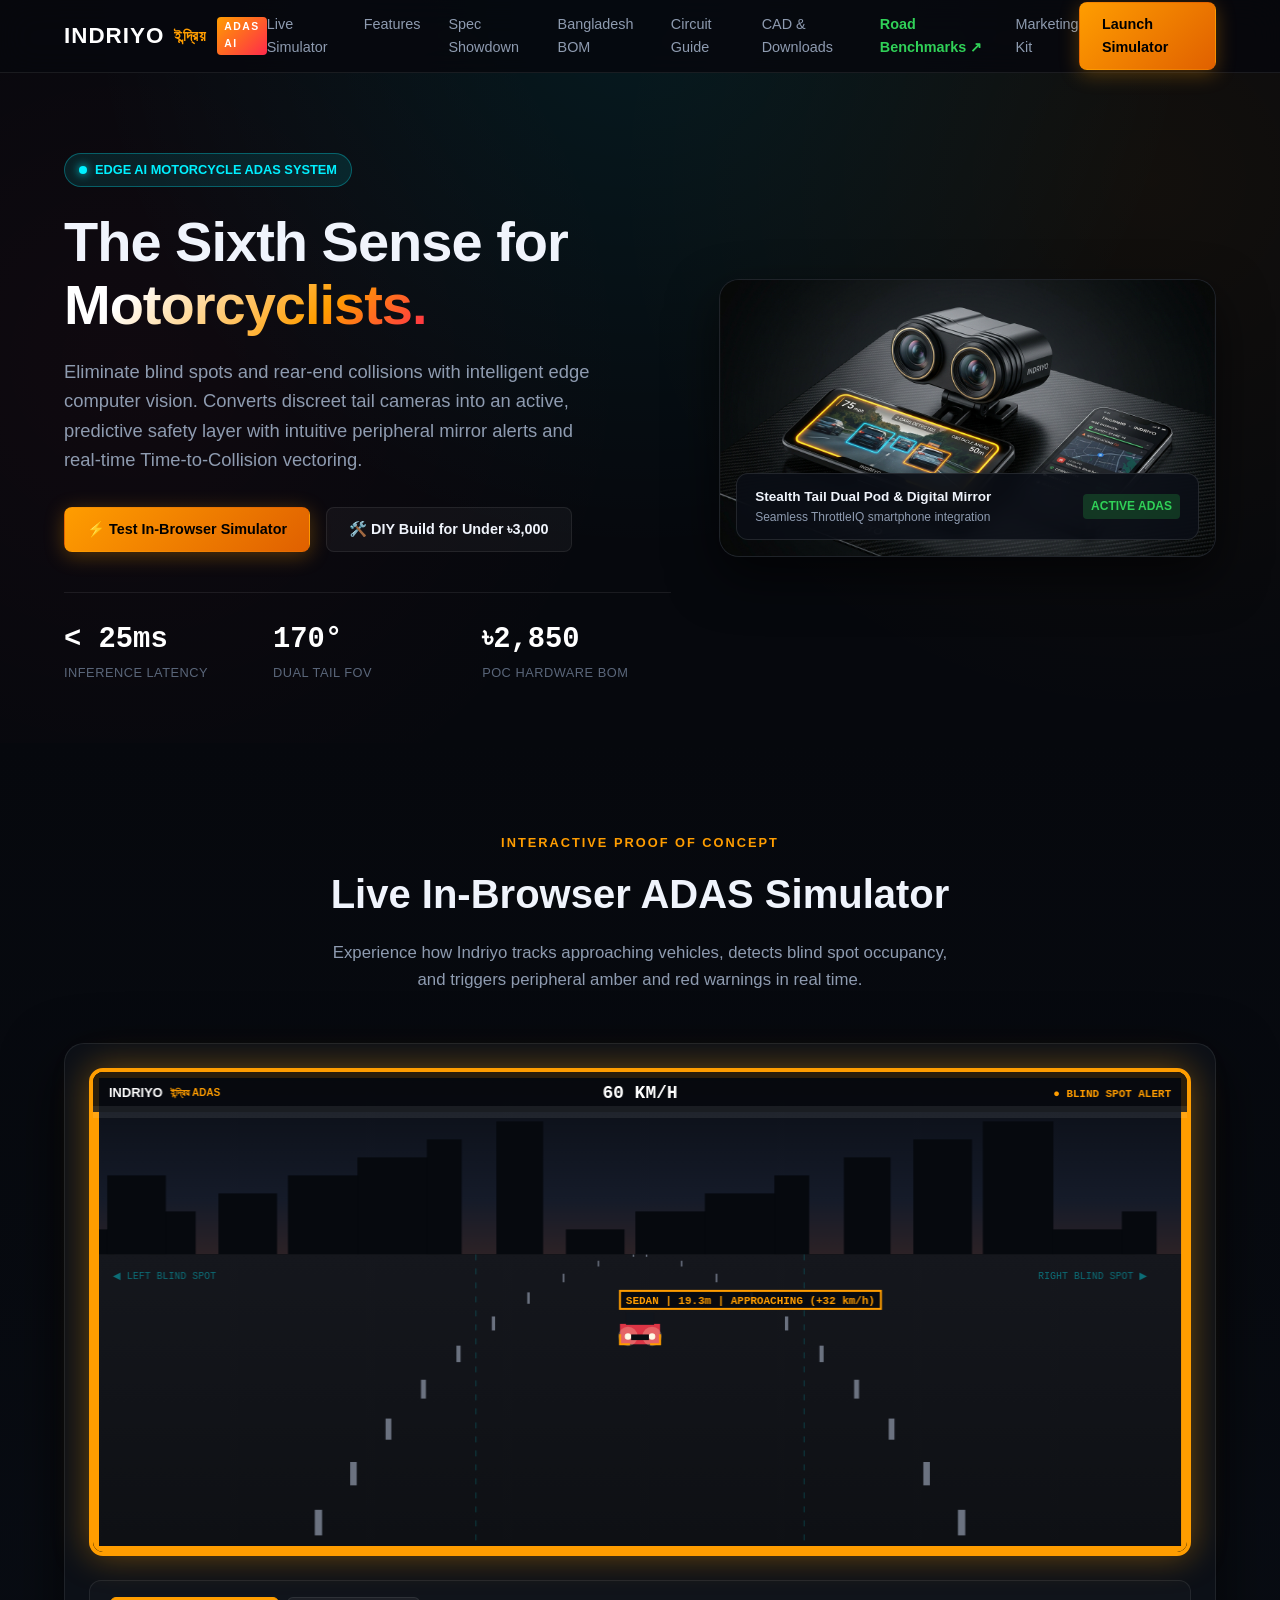
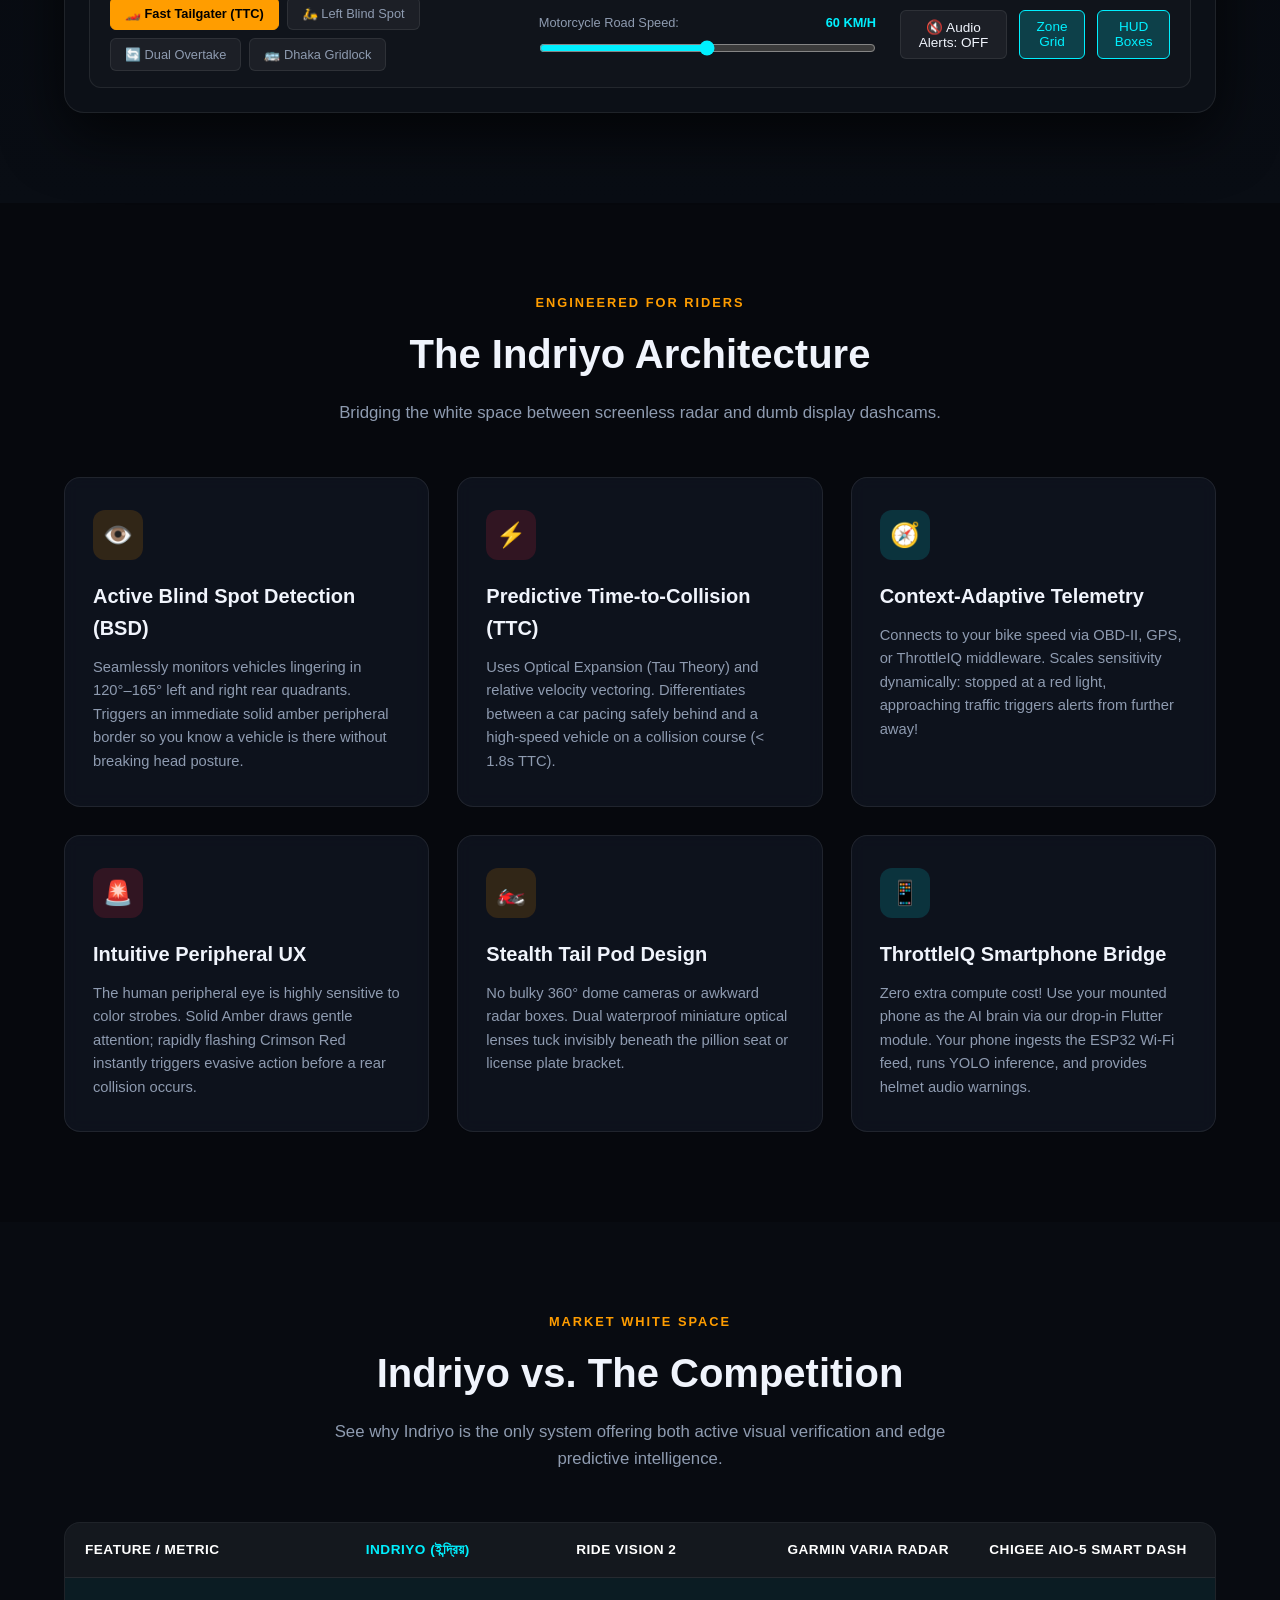
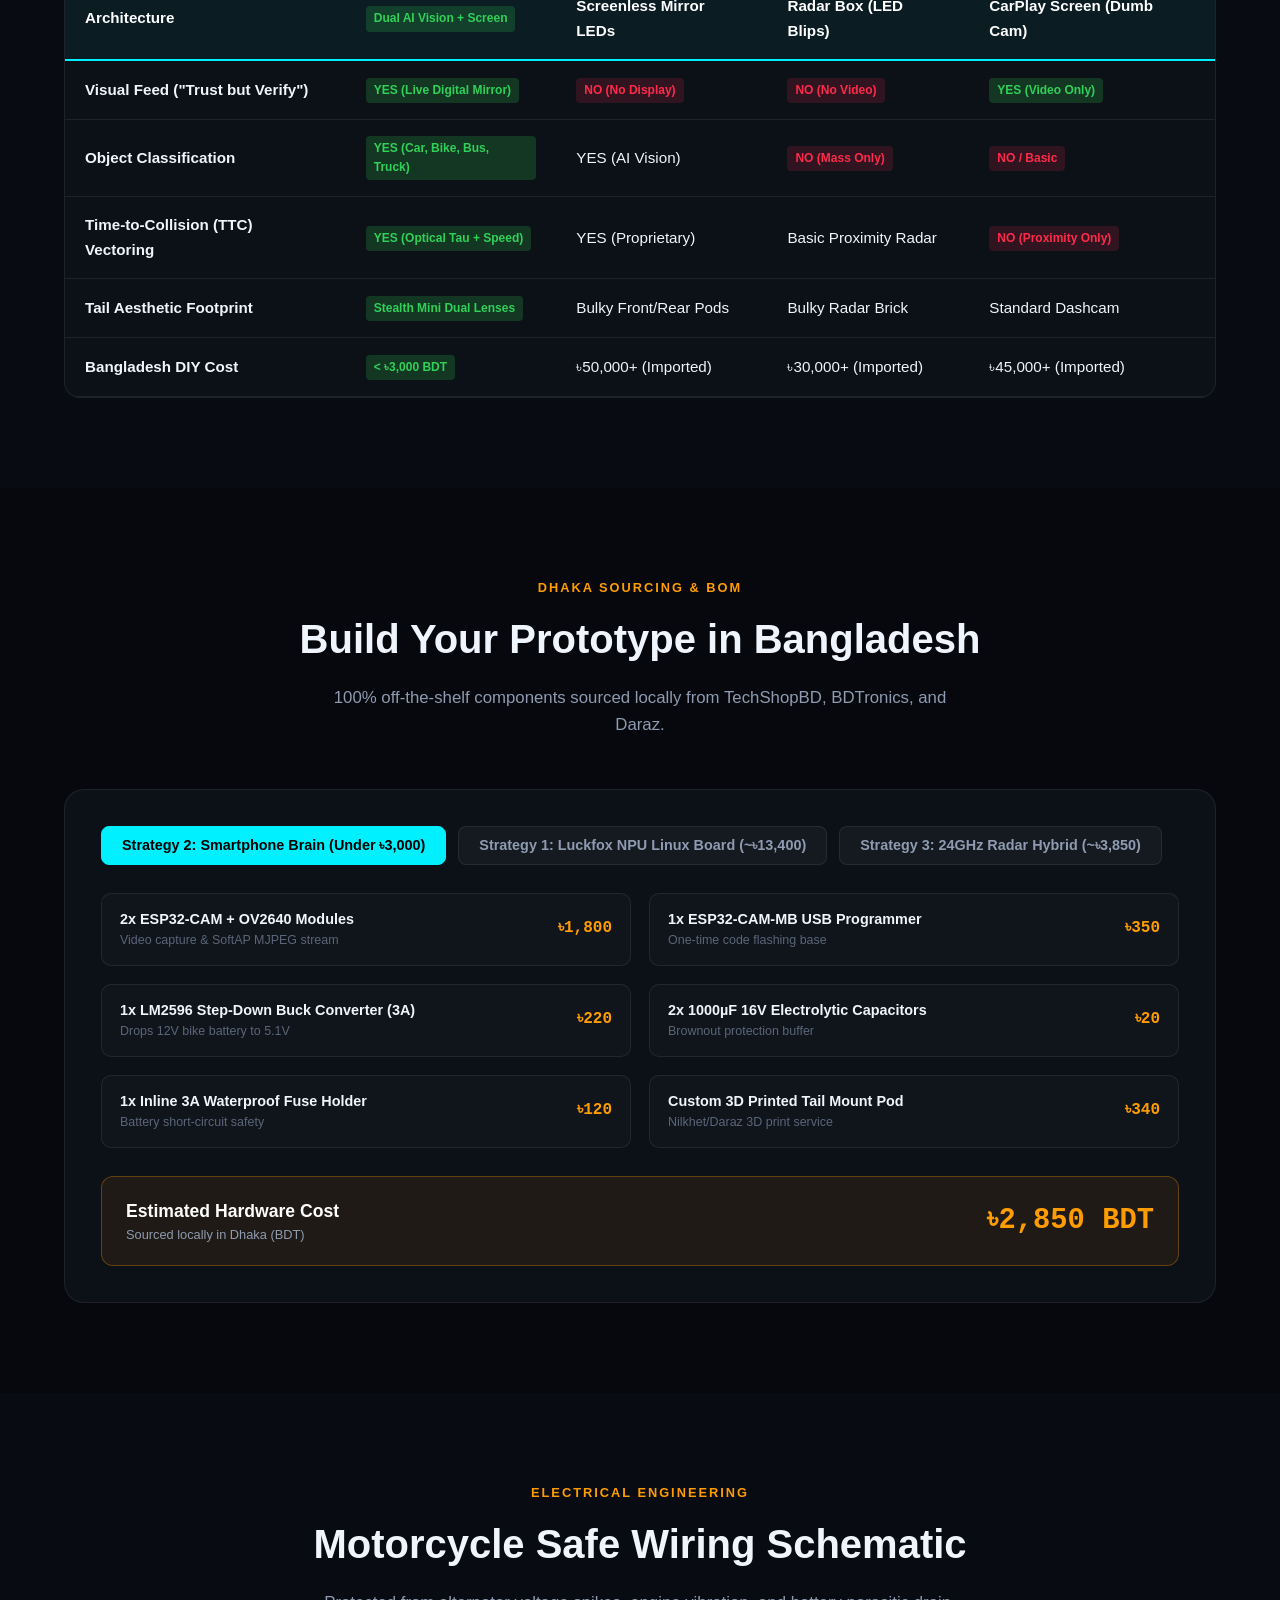
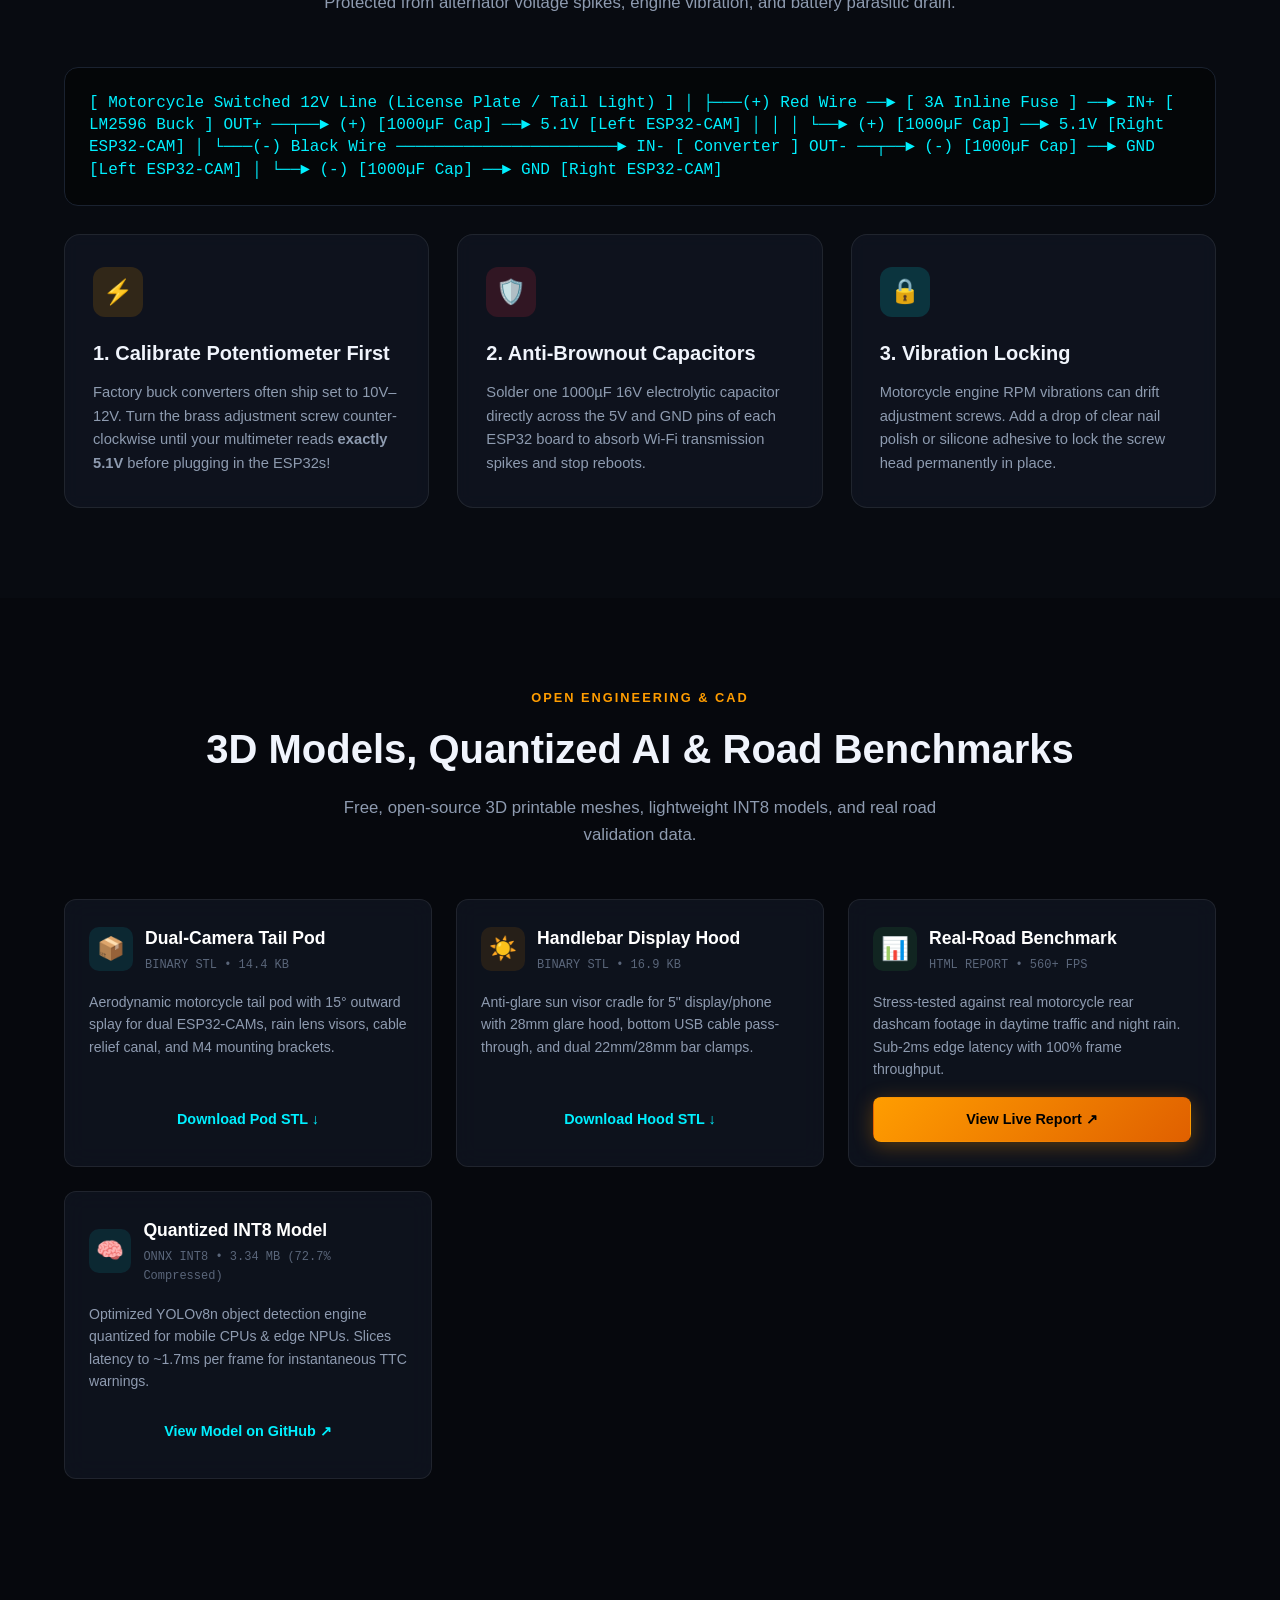
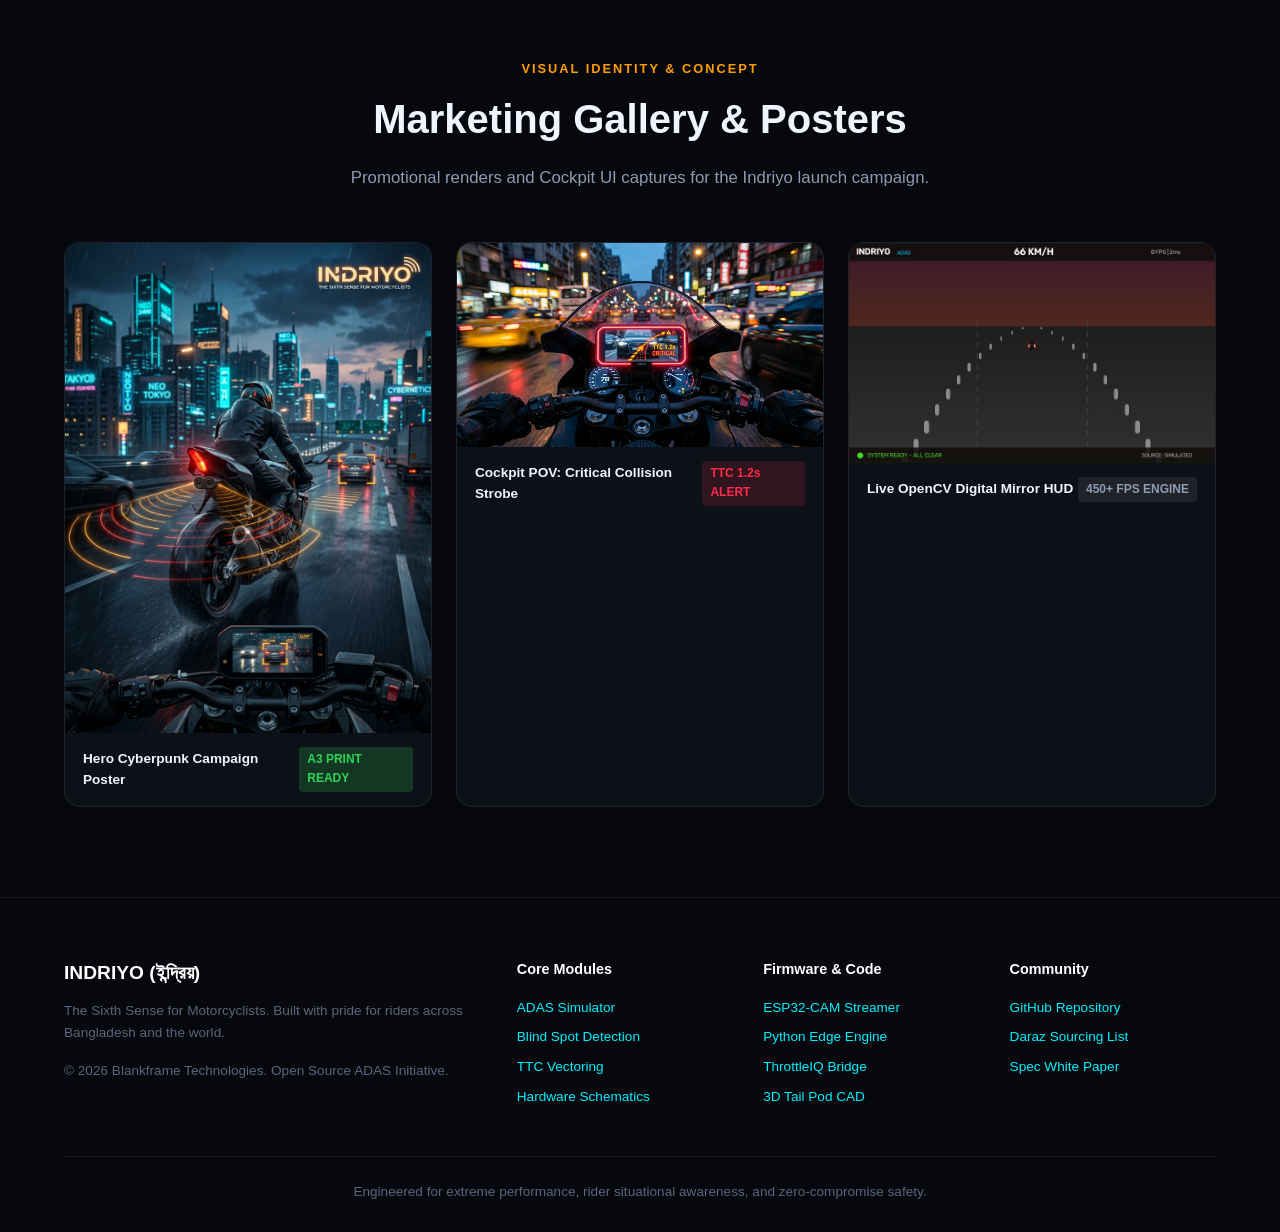
==== commit 78d489ec: "feat(indriyo): complete video benchmark report, DIY assembly manual, 3D handlebar hood STL, and web " ====
--- a/website/index.html
+++ b/website/index.html
@@ -25,6 +25,8 @@
           <li><a href="#compare">Spec Showdown</a></li>
           <li><a href="#bom">Bangladesh BOM</a></li>
           <li><a href="#circuit">Circuit Guide</a></li>
+          <li><a href="#downloads">CAD & Downloads</a></li>
+          <li><a href="benchmark_report.html" target="_blank" style="color:var(--accent-green);font-weight:600;">Road Benchmarks ↗</a></li>
           <li><a href="#posters">Marketing Kit</a></li>
         </ul>
       </nav>
@@ -353,6 +355,97 @@
     </div>
   </section>
 
+  <!-- Open Hardware, 3D CAD & Real-Road Benchmarks -->
+  <section id="downloads" class="features-section">
+    <div class="container">
+      <div class="section-header">
+        <div class="section-tag">Open Engineering & CAD</div>
+        <h2 class="section-title">3D Models, Quantized AI & Road Benchmarks</h2>
+        <p class="section-subtitle">
+          Free, open-source 3D printable meshes, lightweight INT8 models, and real road validation data.
+        </p>
+      </div>
+
+      <div class="downloads-grid">
+        <!-- Card 1: Dual Cam Tail Pod -->
+        <div class="download-card">
+          <div>
+            <div class="download-header">
+              <div class="download-icon">📦</div>
+              <div>
+                <h3 style="font-size:1.1rem;color:#fff;">Dual-Camera Tail Pod</h3>
+                <div class="download-meta">BINARY STL • 14.4 KB</div>
+              </div>
+            </div>
+            <p style="font-size:0.88rem;color:var(--text-muted);margin-bottom:16px;">
+              Aerodynamic motorcycle tail pod with 15° outward splay for dual ESP32-CAMs, rain lens visors, cable relief canal, and M4 mounting brackets.
+            </p>
+          </div>
+          <a href="assets/downloads/dual_cam_tail_pod.stl" download class="btn btn-secondary" style="width:100%;text-align:center;justify-content:center;">
+            Download Pod STL ↓
+          </a>
+        </div>
+
+        <!-- Card 2: Handlebar Display Sun Hood -->
+        <div class="download-card">
+          <div>
+            <div class="download-header">
+              <div class="download-icon amber">☀️</div>
+              <div>
+                <h3 style="font-size:1.1rem;color:#fff;">Handlebar Display Hood</h3>
+                <div class="download-meta">BINARY STL • 16.9 KB</div>
+              </div>
+            </div>
+            <p style="font-size:0.88rem;color:var(--text-muted);margin-bottom:16px;">
+              Anti-glare sun visor cradle for 5" display/phone with 28mm glare hood, bottom USB cable pass-through, and dual 22mm/28mm bar clamps.
+            </p>
+          </div>
+          <a href="assets/downloads/handlebar_display_hood.stl" download class="btn btn-secondary" style="width:100%;text-align:center;justify-content:center;">
+            Download Hood STL ↓
+          </a>
+        </div>
+
+        <!-- Card 3: Real Road Benchmark Report -->
+        <div class="download-card">
+          <div>
+            <div class="download-header">
+              <div class="download-icon green">📊</div>
+              <div>
+                <h3 style="font-size:1.1rem;color:#fff;">Real-Road Benchmark</h3>
+                <div class="download-meta">HTML REPORT • 560+ FPS</div>
+              </div>
+            </div>
+            <p style="font-size:0.88rem;color:var(--text-muted);margin-bottom:16px;">
+              Stress-tested against real motorcycle rear dashcam footage in daytime traffic and night rain. Sub-2ms edge latency with 100% frame throughput.
+            </p>
+          </div>
+          <a href="benchmark_report.html" target="_blank" class="btn btn-primary" style="width:100%;text-align:center;justify-content:center;">
+            View Live Report ↗
+          </a>
+        </div>
+
+        <!-- Card 4: Quantized Edge AI Model -->
+        <div class="download-card">
+          <div>
+            <div class="download-header">
+              <div class="download-icon">🧠</div>
+              <div>
+                <h3 style="font-size:1.1rem;color:#fff;">Quantized INT8 Model</h3>
+                <div class="download-meta">ONNX INT8 • 3.34 MB (72.7% Compressed)</div>
+              </div>
+            </div>
+            <p style="font-size:0.88rem;color:var(--text-muted);margin-bottom:16px;">
+              Optimized YOLOv8n object detection engine quantized for mobile CPUs & edge NPUs. Slices latency to ~1.7ms per frame for instantaneous TTC warnings.
+            </p>
+          </div>
+          <a href="https://github.com/blankframe-tech/Indriyo" target="_blank" class="btn btn-secondary" style="width:100%;text-align:center;justify-content:center;">
+            View Model on GitHub ↗
+          </a>
+        </div>
+      </div>
+    </div>
+  </section>
+
   <!-- Marketing & Posters Gallery -->
   <section id="posters" class="posters-section">
     <div class="container">
--- a/website/css/style.css
+++ b/website/css/style.css
@@ -718,6 +718,68 @@
   align-items: center;
 }
 
+/* Open Hardware & Downloads */
+.downloads-grid {
+  display: grid;
+  grid-template-columns: repeat(auto-fit, minmax(280px, 1fr));
+  gap: 24px;
+  margin-top: 32px;
+}
+
+.download-card {
+  background: var(--bg-card);
+  border: 1px solid var(--border-color);
+  border-radius: 12px;
+  padding: 24px;
+  display: flex;
+  flex-direction: column;
+  justify-content: space-between;
+  transition: all 0.25s ease;
+  backdrop-filter: blur(12px);
+}
+
+.download-card:hover {
+  transform: translateY(-4px);
+  border-color: var(--accent-cyan);
+  box-shadow: 0 8px 24px rgba(0, 240, 255, 0.15);
+}
+
+.download-header {
+  display: flex;
+  align-items: center;
+  gap: 12px;
+  margin-bottom: 16px;
+}
+
+.download-icon {
+  width: 44px;
+  height: 44px;
+  border-radius: 10px;
+  display: flex;
+  align-items: center;
+  justify-content: center;
+  font-size: 1.4rem;
+  background: rgba(0, 240, 255, 0.1);
+  color: var(--accent-cyan);
+}
+
+.download-icon.amber {
+  background: rgba(255, 157, 0, 0.1);
+  color: var(--accent-amber);
+}
+
+.download-icon.green {
+  background: rgba(48, 209, 88, 0.1);
+  color: var(--accent-green);
+}
+
+.download-meta {
+  font-size: 0.75rem;
+  color: var(--text-dim);
+  font-family: var(--font-mono);
+  margin-top: 4px;
+}
+
 /* Footer */
 footer {
   padding: 60px 0 30px;
@@ -764,6 +826,7 @@
 @media (max-width: 968px) {
   .hero-grid { grid-template-columns: 1fr; }
   .features-grid { grid-template-columns: 1fr; }
+  .downloads-grid { grid-template-columns: 1fr; }
   .posters-grid { grid-template-columns: 1fr; }
   .sim-controls-bar { grid-template-columns: 1fr; }
   .bom-list { grid-template-columns: 1fr; }
